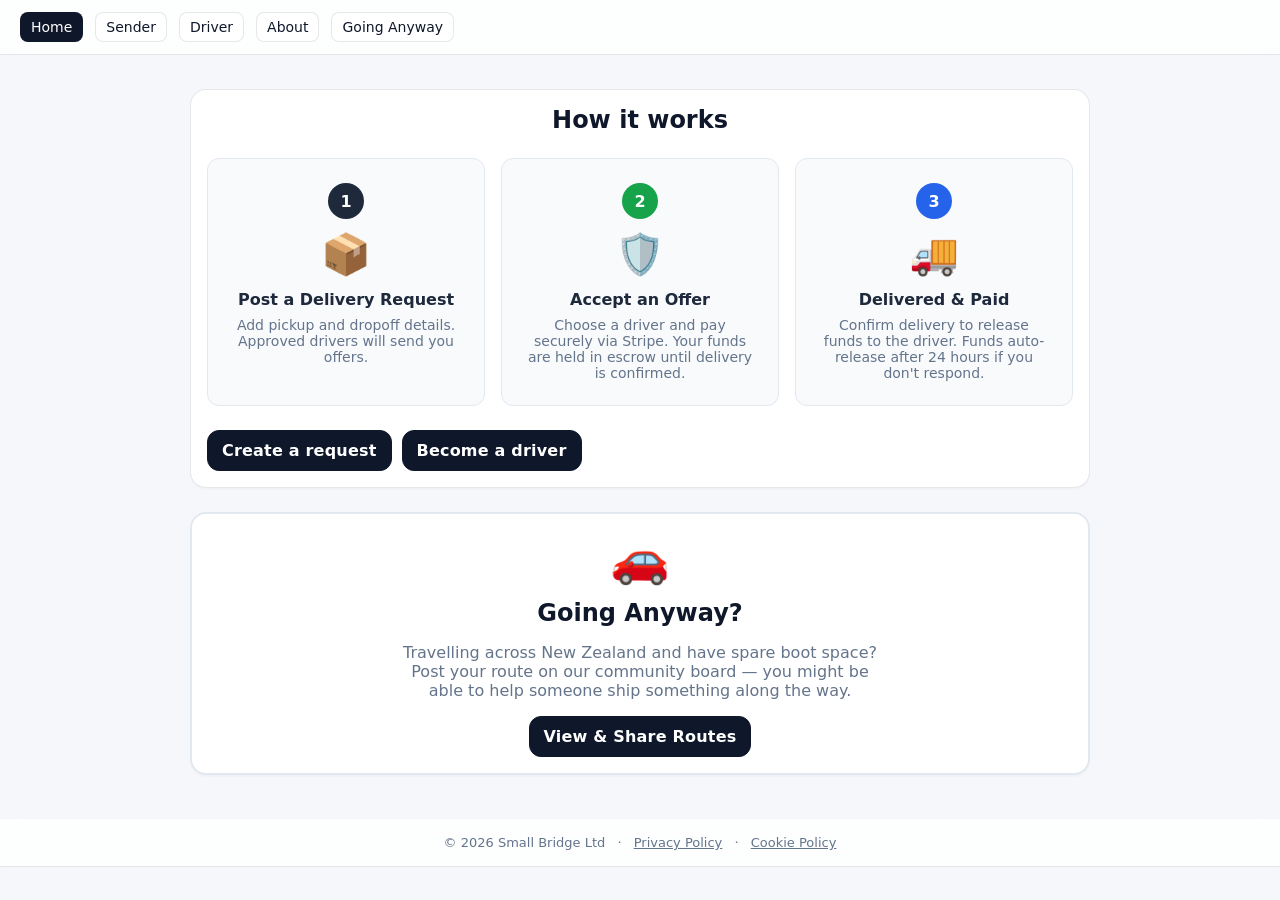
==== index.html @ 85b3ebdd "Update index.html" ====
<!doctype html>
<html lang="en">
<head>
  <meta charset="utf-8" />
  <meta name="viewport" content="width=device-width, initial-scale=1" />
  <title>DeliveryMate — Home</title>
  <link rel="stylesheet" href="/css/main.css" />
  <link rel="stylesheet" href="/css/components.css" />
  <link rel="stylesheet" href="/css/layout.css" />
  <script type="module" src="/js/app.js"></script>
</head>

<body>
  <header class="topbar">
    <nav class="nav">
      <a href="/index.html" class="active">Home</a>
      <a href="/sender.html">Sender</a>
      <a href="/driver.html">Driver</a>
      <a href="/about.html">About</a>
      <a href="/going-anyway.html">Going Anyway</a>
      <a href="/admin.html" id="navAdmin" style="display:none;">Admin</a>
    </nav>
  </header>

  <main class="container">

    <div class="card" style="margin-bottom:24px;">
      <h2 style="text-align:center; margin-bottom:24px;">How it works</h2>
      <div style="display:flex; gap:16px; flex-wrap:wrap; justify-content:center;">
        
        <!-- Step 1 -->
        <div style="flex:1; min-width:200px; background:#f8fafc; border-radius:12px; padding:24px; text-align:center; border:1px solid #e2e8f0;">
          <div style="width:36px; height:36px; background:#1e293b; color:white; border-radius:50%; display:flex; align-items:center; justify-content:center; font-weight:700; font-size:16px; margin:0 auto 12px;">1</div>
          <div style="font-size:40px; margin-bottom:12px;">📦</div>
          <h3 style="margin:0 0 8px; font-size:16px; color:#1e293b;">Post a Delivery Request</h3>
          <p style="margin:0; color:#64748b; font-size:14px;">Add pickup and dropoff details. Approved drivers will send you offers.</p>
        </div>

        <!-- Step 2 -->
        <div style="flex:1; min-width:200px; background:#f8fafc; border-radius:12px; padding:24px; text-align:center; border:1px solid #e2e8f0;">
          <div style="width:36px; height:36px; background:#16a34a; color:white; border-radius:50%; display:flex; align-items:center; justify-content:center; font-weight:700; font-size:16px; margin:0 auto 12px;">2</div>
          <div style="font-size:40px; margin-bottom:12px;">🛡️</div>
          <h3 style="margin:0 0 8px; font-size:16px; color:#1e293b;">Accept an Offer</h3>
          <p style="margin:0; color:#64748b; font-size:14px;">Choose a driver and pay securely via Stripe. Your funds are held in escrow until delivery is confirmed.</p>
        </div>

        <!-- Step 3 -->
        <div style="flex:1; min-width:200px; background:#f8fafc; border-radius:12px; padding:24px; text-align:center; border:1px solid #e2e8f0;">
          <div style="width:36px; height:36px; background:#2563eb; color:white; border-radius:50%; display:flex; align-items:center; justify-content:center; font-weight:700; font-size:16px; margin:0 auto 12px;">3</div>
          <div style="font-size:40px; margin-bottom:12px;">🚚</div>
          <h3 style="margin:0 0 8px; font-size:16px; color:#1e293b;">Delivered & Paid</h3>
          <p style="margin:0; color:#64748b; font-size:14px;">Confirm delivery to release funds to the driver. Funds auto-release after 24 hours if you don't respond.</p>
        </div>

      </div>

      <div class="btn-row" style="margin-top:24px;">
        <a class="btn" href="/sender.html">Create a request</a>
        <a class="btn" href="/driver.html">Become a driver</a>
      </div>
    </div>

    <!-- Going Anyway promo -->
    <div class="card" style="margin-bottom:24px; text-align:center; border:2px solid #e2e8f0;">
      <div style="font-size:48px; margin-bottom:12px;">🚗</div>
      <h2 style="margin:0 0 8px;">Going Anyway?</h2>
      <p style="color:#64748b; margin-bottom:16px; max-width:480px; margin-left:auto; margin-right:auto;">
        Travelling across New Zealand and have spare boot space? Post your route on our community board — you might be able to help someone ship something along the way.
      </p>
      <a class="btn" href="/going-anyway.html">View & Share Routes</a>
    </div>

  </main>
  <!-- Add this just before </body> on every page -->

<footer class="topbar" style="margin-top: auto; padding: 16px 0; text-align: center; font-size: 13px;">
  <span class="muted">© 2026 Small Bridge Ltd</span>
  <span class="muted" style="margin: 0 8px;">·</span>
  <a href="/terms/privacy-policy.html" class="muted">Privacy Policy</a>
  <span class="muted" style="margin: 0 8px;">·</span>
  <a href="/terms/cookie-policy.html" class="muted">Cookie Policy</a>
</footer>

</body>
</html>
---- css/main.css ----
:root {
  --bg: #f6f7fb;
  --card: #ffffff;
  --text: #0f172a;
  --muted: #64748b;
  --border: rgba(15,23,42,.10);
  --radius: 16px;
  --primary: #0f172a;
  --primary-hover: #1e293b;
}

body {
  margin: 0;
  background: var(--bg);
  font-family: system-ui, -apple-system, Segoe UI, Roboto, sans-serif;
  color: var(--text);
}

h1, h2, h3 {
  margin-top: 0;
}

.muted {
  color: var(--muted);
}

.btn-row {
  display: flex;
  gap: 10px;
  flex-wrap: wrap;
}

/* ✅ Minimal form styling for consistent look */
label {
  display: block;
  margin-top: 10px;
  font-size: 14px;
  font-weight: 600;
  color: rgba(15,23,42,.82);
}

input, select, textarea {
  width: 100%;
  box-sizing: border-box;
  margin-top: 6px;
  padding: 10px 12px;
  border-radius: 12px;
  border: 1px solid rgba(15,23,42,.18);
  background: #fff;
  color: var(--text);
  font-size: 14px;
  outline: none;
}

textarea { min-height: 90px; resize: vertical; }

input[type="file"] {
  padding: 10px;
}

hr {
  border: 0;
  border-top: 1px solid rgba(15,23,42,.12);
}

/* ✅ Keyboard focus */
:focus-visible {
  outline: 3px solid rgba(2,132,199,.35);
  outline-offset: 2px;
}
---- css/components.css ----
/* Buttons */
.btn {
  padding: 10px 14px;
  border-radius: 12px;
  border: 1px solid var(--primary);
  background: var(--primary);
  color: #fff;
  cursor: pointer;
  font-weight: 600;
  letter-spacing: .2px;
  transition: background .15s, opacity .15s, transform .05s;
  display: inline-flex;
  align-items: center;
  justify-content: center;
  gap: 8px;
}

/* Ensure <a class="btn"> looks like a button */
a.btn { text-decoration: none; }
a.btn:visited { color: #fff; }

.btn:hover {
  background: var(--primary-hover);
}

.btn:active {
  transform: translateY(1px);
}

.btn.secondary {
  background: #fff;
  color: var(--primary);
  border-color: rgba(15,23,42,.22);
}

.btn.ghost {
  background: transparent;
  color: var(--primary);
  border-color: rgba(15,23,42,.12);
}

.btn:disabled {
  opacity: .55;
  cursor: not-allowed;
}

/* Cards */
.card {
  background: var(--card);
  border: 1px solid var(--border);
  border-radius: var(--radius);
  padding: 16px;
  margin: 14px 0;
  box-shadow: 0 2px 0 rgba(15,23,42,.02);
}

.card.compact {
  padding: 12px;
}

/* Alerts */
.alert {
  margin: 10px 0;
  padding: 12px 14px;
  border-radius: 12px;
  font-size: 14px;
  line-height: 1.4;
}

.alert.success {
  background: rgba(34,197,94,.12);
  border: 1px solid rgba(34,197,94,.25);
  color: #166534;
}

.alert.error {
  background: rgba(239,68,68,.12);
  border: 1px solid rgba(239,68,68,.25);
  color: #991b1b;
}

/* Pilot banner (copy-only; no logic) */
.banner {
  margin: 14px 0;
  padding: 12px 14px;
  border-radius: 14px;
  border: 1px solid rgba(15,23,42,.14);
  background: rgba(2,132,199,.08);
}

.banner strong { font-weight: 700; }

/* Status UI */
.pill {
  display: inline-flex;
  align-items: center;
  gap: 8px;
  padding: 6px 10px;
  border-radius: 999px;
  border: 1px solid rgba(15,23,42,.14);
  background: rgba(15,23,42,.03);
  font-size: 13px;
  font-weight: 650;
}

.timeline {
  margin: 10px 0 4px;
  display: flex;
  flex-wrap: wrap;
  gap: 8px;
}

.step {
  display: inline-flex;
  align-items: center;
  gap: 8px;
  padding: 6px 10px;
  border-radius: 999px;
  border: 1px solid rgba(15,23,42,.14);
  font-size: 13px;
}

.step.done {
  background: rgba(34,197,94,.10);
  border-color: rgba(34,197,94,.22);
}

.step.active {
  background: rgba(2,132,199,.10);
  border-color: rgba(2,132,199,.22);
}

.step.todo {
  background: rgba(15,23,42,.02);
}

.next-action {
  margin-top: 10px;
  padding-top: 10px;
  border-top: 1px solid rgba(15,23,42,.10);
  font-size: 14px;
}

/* Debug JSON (kept for pilot troubleshooting; hidden by default) */
details.debug {
  margin-top: 10px;
}

details.debug > summary {
  cursor: pointer;
  color: rgba(15,23,42,.72);
  font-size: 13px;
}

/* JSON viewer */
pre {
  background: #0f172a;
  color: #e2e8f0;
  padding: 12px;
  border-radius: 12px;
  overflow: auto;
  border: 1px solid rgba(255,255,255,.08);
}

/* Utility spacing */
.mt-2 { margin-top: 10px; }
.mb-2 { margin-bottom: 10px; }

/* Tables (admin dashboard) */
.table {
  width: 100%;
  border-collapse: collapse;
}

.table th,
.table td {
  padding: 8px 10px;
  border-bottom: 1px solid rgba(15,23,42,.10);
  text-align: left;
  vertical-align: top;
  font-size: 14px;
}

.table thead th {
  font-weight: 600;
  color: rgba(15,23,42,.72);
}

/* Issue report output */
#senderIssueOut, #driverIssueOut { min-height: 80px; white-space: pre-wrap; }

/* Sender/Driver gating (pilot convenience) */
.locked .requires-sender { display: none; }
.locked .requires-driver { display: none; }

#senderAuthControls, #driverAuthControls { margin-top: 10px; }

.hidden { display: none; }

/* Auth-gated dashboards */
.locked #senderDashboard, .locked #driverDashboard { display: none; }

/* ✅ IMPORTANT: keep auth area visible even when unlocked (so Logout is always available) */
.unlocked #senderAuthArea, .unlocked #driverAuthArea { display: block; }

/* Inline action result (sender/driver) */
.result { margin-top: 10px; }
.result .alert { margin: 0; }
.details-hint { margin-top: 8px; }
---- css/layout.css ----
/* Page container */
.container {
  max-width: 900px;
  margin: 0 auto;
  padding: 20px;
}

/* Top navigation bar */
.topbar {
  background: rgba(255,255,255,.8);
  backdrop-filter: blur(10px);
  border-bottom: 1px solid var(--border);
  padding: 12px 20px;
  position: sticky;
  top: 0;
  z-index: 50;
}

/* Navigation links */
.nav {
  display: flex;
  gap: 12px;

  /* ✅ Mobile-friendly nav */
  flex-wrap: wrap;
}

@media (max-width: 560px) {
  .nav {
    flex-wrap: nowrap;
    overflow-x: auto;
    -webkit-overflow-scrolling: touch;
    padding-bottom: 6px;
  }
  .nav a {
    white-space: nowrap;
  }
}

.nav a {
  text-decoration: none;
  color: var(--primary);
  padding: 6px 10px;
  border-radius: 8px;
  background: rgba(255,255,255,.6);
  border: 1px solid var(--border);
  font-size: 14px;
}

.nav a.active {
  background: var(--primary);
  color: #fff;
}

/* Grid (used in admin dashboard) */
.grid {
  display: grid;
  grid-template-columns: repeat(auto-fit, minmax(180px, 1fr));
  gap: 12px;
}
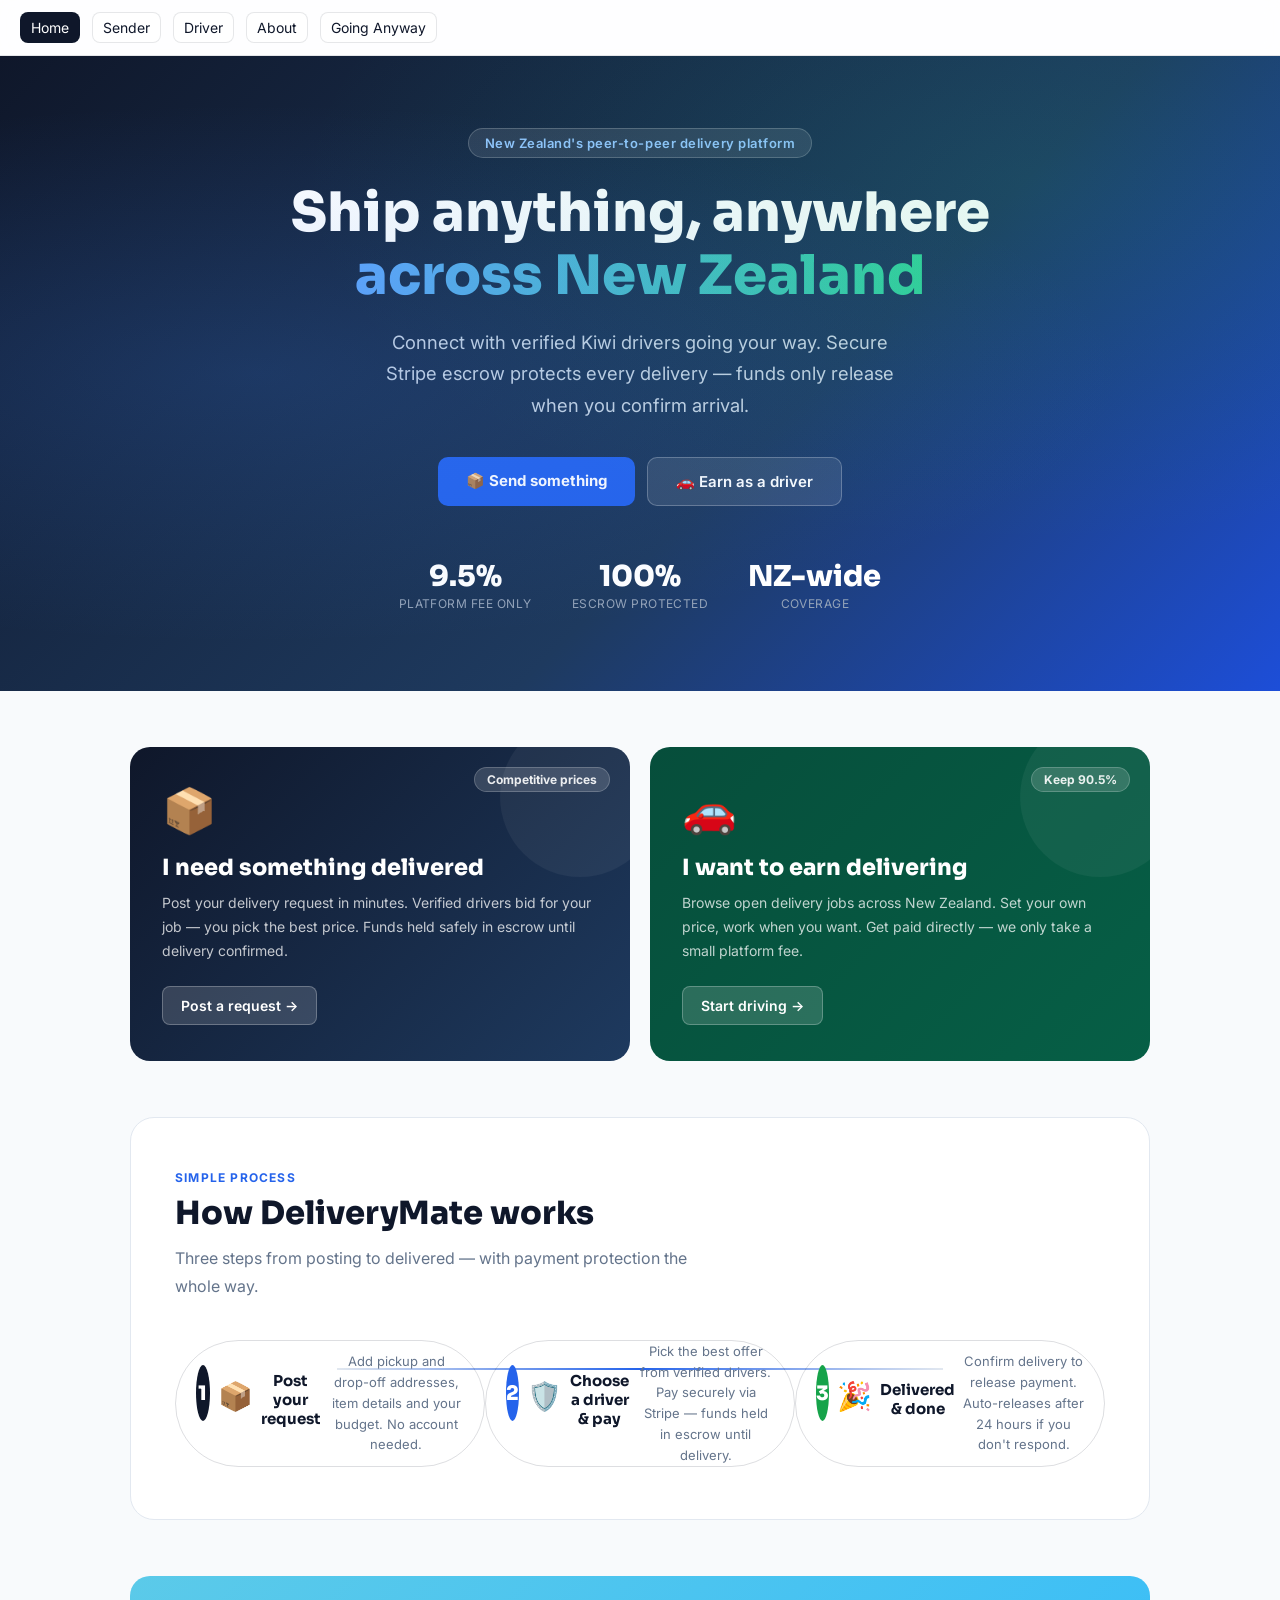
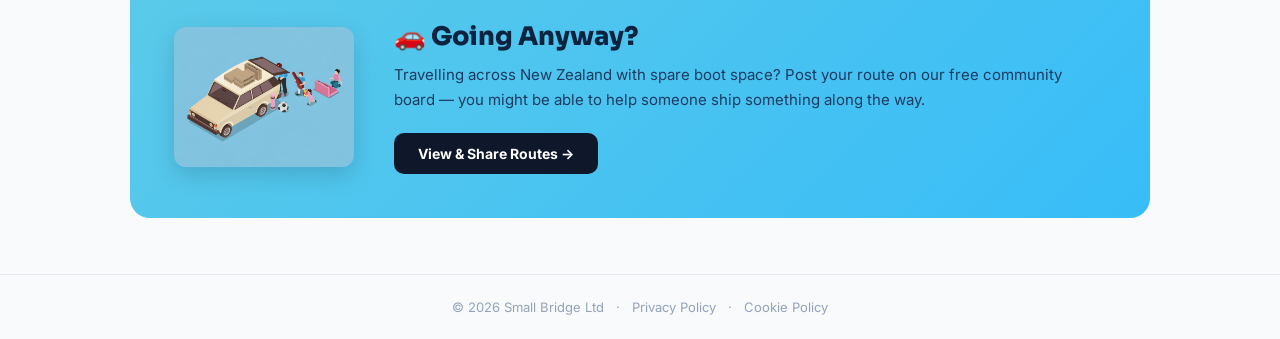
==== commit f1399042: "Update index.html" ====
--- a/index.html
+++ b/index.html
@@ -3,14 +3,192 @@
 <head>
   <meta charset="utf-8" />
   <meta name="viewport" content="width=device-width, initial-scale=1" />
-  <title>DeliveryMate — Home</title>
+  <title>DeliveryMate — NZ Peer-to-Peer Delivery</title>
   <link rel="stylesheet" href="/css/main.css" />
   <link rel="stylesheet" href="/css/components.css" />
   <link rel="stylesheet" href="/css/layout.css" />
   <script type="module" src="/js/app.js"></script>
+  <link rel="preconnect" href="https://fonts.googleapis.com">
+  <link rel="preconnect" href="https://fonts.gstatic.com" crossorigin>
+  <link href="https://fonts.googleapis.com/css2?family=Sora:wght@400;600;700;800&family=Inter:wght@400;500;600&display=swap" rel="stylesheet">
+
+  <style>
+    *, *::before, *::after { box-sizing: border-box; }
+    body { font-family: 'Inter', sans-serif; background: #f8fafc; color: #0f172a; margin: 0; }
+
+    /* ── Hero ── */
+    .hero {
+      background: linear-gradient(135deg, #0f172a 0%, #1e3a5f 60%, #1d4ed8 100%);
+      color: white;
+      padding: 72px 24px 80px;
+      text-align: center;
+      position: relative;
+      overflow: hidden;
+    }
+    .hero::before {
+      content: '';
+      position: absolute;
+      inset: 0;
+      background:
+        radial-gradient(ellipse at 20% 50%, rgba(59,130,246,0.18) 0%, transparent 60%),
+        radial-gradient(ellipse at 80% 20%, rgba(16,185,129,0.12) 0%, transparent 50%);
+      pointer-events: none;
+    }
+    .hero-badge {
+      display: inline-block;
+      background: rgba(255,255,255,0.1);
+      border: 1px solid rgba(255,255,255,0.2);
+      border-radius: 100px;
+      padding: 6px 16px;
+      font-size: 13px;
+      font-weight: 600;
+      letter-spacing: .04em;
+      color: #93c5fd;
+      margin-bottom: 24px;
+    }
+    .hero h1 {
+      font-family: 'Sora', sans-serif;
+      font-size: clamp(2rem, 5vw, 3.4rem);
+      font-weight: 800;
+      line-height: 1.15;
+      margin: 0 auto 20px;
+      max-width: 720px;
+    }
+    .hero h1 span {
+      background: linear-gradient(90deg, #60a5fa, #34d399);
+      -webkit-background-clip: text;
+      -webkit-text-fill-color: transparent;
+      background-clip: text;
+    }
+    .hero-sub {
+      font-size: clamp(1rem, 2vw, 1.15rem);
+      color: #cbd5e1;
+      max-width: 540px;
+      margin: 0 auto 36px;
+      line-height: 1.7;
+    }
+    .hero-cta { display: flex; gap: 12px; justify-content: center; flex-wrap: wrap; }
+    .btn-hero-primary {
+      background: #2563eb; color: white; padding: 14px 28px; border-radius: 10px;
+      font-weight: 700; font-size: 15px; text-decoration: none; display: inline-block;
+      transition: background .15s, transform .1s;
+    }
+    .btn-hero-primary:hover { background: #1d4ed8; transform: translateY(-1px); }
+    .btn-hero-secondary {
+      background: rgba(255,255,255,0.1); color: white; padding: 14px 28px; border-radius: 10px;
+      font-weight: 600; font-size: 15px; text-decoration: none; display: inline-block;
+      border: 1px solid rgba(255,255,255,0.25); transition: background .15s, transform .1s;
+    }
+    .btn-hero-secondary:hover { background: rgba(255,255,255,0.18); transform: translateY(-1px); }
+    .hero-stats { display: flex; justify-content: center; gap: 40px; margin-top: 52px; flex-wrap: wrap; }
+    .hero-stat { text-align: center; }
+    .hero-stat-num { font-family: 'Sora', sans-serif; font-size: 1.8rem; font-weight: 800; color: white; }
+    .hero-stat-label { font-size: 12px; color: #94a3b8; margin-top: 2px; letter-spacing: .04em; text-transform: uppercase; }
+
+    /* ── Layout ── */
+    .page { max-width: 1060px; margin: 0 auto; padding: 0 20px; }
+    .section-label { font-size: 12px; font-weight: 700; letter-spacing: .1em; text-transform: uppercase; color: #2563eb; margin-bottom: 8px; }
+    .section-title { font-family: 'Sora', sans-serif; font-size: clamp(1.5rem, 3vw, 2rem); font-weight: 800; color: #0f172a; margin: 0 0 12px; }
+    .section-sub { color: #64748b; font-size: 1rem; max-width: 520px; line-height: 1.7; margin: 0; }
+
+    /* ── Role cards ── */
+    .roles { display: grid; grid-template-columns: 1fr 1fr; gap: 20px; margin: 56px 0; }
+    @media (max-width: 640px) { .roles { grid-template-columns: 1fr; } }
+    .role-card {
+      border-radius: 20px; padding: 36px 32px; position: relative;
+      overflow: hidden; text-decoration: none; display: block;
+      transition: transform .2s, box-shadow .2s;
+    }
+    .role-card:hover { transform: translateY(-4px); box-shadow: 0 20px 40px rgba(0,0,0,.12); }
+    .role-card-sender { background: linear-gradient(135deg, #0f172a 0%, #1e3a5f 100%); }
+    .role-card-driver { background: linear-gradient(135deg, #064e3b 0%, #065f46 100%); }
+    .role-card::after {
+      content: ''; position: absolute; right: -30px; top: -30px;
+      width: 160px; height: 160px; border-radius: 50%; background: rgba(255,255,255,0.05);
+    }
+    .role-emoji { font-size: 44px; margin-bottom: 16px; display: block; }
+    .role-title { font-family: 'Sora', sans-serif; font-size: 1.4rem; font-weight: 800; margin: 0 0 10px; color: white; }
+    .role-desc { font-size: 14px; line-height: 1.7; color: rgba(255,255,255,0.75); margin: 0 0 24px; }
+    .role-link {
+      display: inline-flex; align-items: center; gap: 6px;
+      background: rgba(255,255,255,0.15); border: 1px solid rgba(255,255,255,0.25);
+      color: white; padding: 10px 18px; border-radius: 8px; font-size: 14px;
+      font-weight: 600; text-decoration: none; transition: background .15s;
+    }
+    .role-link:hover { background: rgba(255,255,255,0.25); }
+    .role-fee {
+      position: absolute; top: 20px; right: 20px;
+      background: rgba(255,255,255,0.15); border: 1px solid rgba(255,255,255,0.2);
+      border-radius: 100px; padding: 4px 12px; font-size: 12px;
+      font-weight: 700; color: rgba(255,255,255,0.9);
+    }
+
+    /* ── Trust strip ── */
+    .trust-strip { display: flex; justify-content: center; gap: 12px; flex-wrap: wrap; margin: 0 0 56px; }
+    .trust-pill {
+      display: flex; align-items: center; gap: 8px;
+      background: white; border: 1px solid #e2e8f0; border-radius: 100px;
+      padding: 10px 18px; font-size: 13px; font-weight: 600; color: #374151;
+    }
+
+    /* ── How it works ── */
+    .how-section {
+      background: white; border-radius: 24px; padding: 52px 44px;
+      margin: 0 0 56px; border: 1px solid #e2e8f0;
+    }
+    @media (max-width: 640px) { .how-section { padding: 32px 24px; } }
+    .how-section-header { display: flex; justify-content: space-between; align-items: flex-end; margin-bottom: 40px; flex-wrap: wrap; gap: 16px; }
+    .steps { display: grid; grid-template-columns: repeat(3, 1fr); gap: 0; position: relative; }
+    @media (max-width: 640px) { .steps { grid-template-columns: 1fr; gap: 24px; } }
+    .steps::before {
+      content: ''; position: absolute; top: 28px;
+      left: calc(16.6% + 8px); right: calc(16.6% + 8px);
+      height: 2px; background: linear-gradient(90deg, #e2e8f0, #2563eb, #e2e8f0);
+    }
+    @media (max-width: 640px) { .steps::before { display: none; } }
+    .step { text-align: center; padding: 0 20px; position: relative; }
+    .step-num {
+      width: 56px; height: 56px; border-radius: 50%; display: flex;
+      align-items: center; justify-content: center; font-family: 'Sora', sans-serif;
+      font-size: 20px; font-weight: 800; color: white; margin: 0 auto 20px; position: relative; z-index: 1;
+    }
+    .step-icon { font-size: 28px; margin-bottom: 14px; display: block; }
+    .step h3 { font-family: 'Sora', sans-serif; font-size: 15px; font-weight: 700; color: #0f172a; margin: 0 0 8px; }
+    .step p { font-size: 13px; color: #64748b; margin: 0; line-height: 1.6; }
+
+    /* ── Going Anyway ── */
+    .going-anyway {
+      background: linear-gradient(135deg, #5bcae9 0%, #38bdf8 100%);
+      border-radius: 20px; padding: 44px; margin: 0 0 56px;
+      display: flex; align-items: center; gap: 40px; flex-wrap: wrap;
+    }
+    .going-anyway-img {
+      width: 180px; height: 140px; border-radius: 12px;
+      object-fit: cover; flex-shrink: 0; box-shadow: 0 8px 24px rgba(0,0,0,0.15);
+    }
+    .going-anyway-text { flex: 1; min-width: 240px; }
+    .going-anyway h2 { font-family: 'Sora', sans-serif; font-size: 1.6rem; font-weight: 800; color: #0c2340; margin: 0 0 10px; }
+    .going-anyway p { color: #1e3a5f; margin: 0 0 20px; line-height: 1.7; font-size: 15px; }
+    .btn-going {
+      display: inline-block; background: #0f172a; color: white;
+      padding: 12px 24px; border-radius: 10px; font-weight: 700;
+      font-size: 14px; text-decoration: none; transition: background .15s, transform .1s;
+    }
+    .btn-going:hover { background: #1e293b; transform: translateY(-1px); }
+    @media (max-width: 640px) {
+      .going-anyway { padding: 28px 24px; gap: 24px; }
+      .going-anyway-img { width: 100%; height: 160px; }
+    }
+
+    /* ── Footer ── */
+    .site-footer { text-align: center; padding: 24px; font-size: 13px; color: #94a3b8; border-top: 1px solid #e2e8f0; }
+    .site-footer a { color: #94a3b8; text-decoration: none; }
+    .site-footer a:hover { color: #64748b; }
+  </style>
 </head>
 
 <body>
+
   <header class="topbar">
     <nav class="nav">
       <a href="/index.html" class="active">Home</a>
@@ -22,64 +200,108 @@
     </nav>
   </header>
 
-  <main class="container">
-
-    <div class="card" style="margin-bottom:24px;">
-      <h2 style="text-align:center; margin-bottom:24px;">How it works</h2>
-      <div style="display:flex; gap:16px; flex-wrap:wrap; justify-content:center;">
-        
-        <!-- Step 1 -->
-        <div style="flex:1; min-width:200px; background:#f8fafc; border-radius:12px; padding:24px; text-align:center; border:1px solid #e2e8f0;">
-          <div style="width:36px; height:36px; background:#1e293b; color:white; border-radius:50%; display:flex; align-items:center; justify-content:center; font-weight:700; font-size:16px; margin:0 auto 12px;">1</div>
-          <div style="font-size:40px; margin-bottom:12px;">📦</div>
-          <h3 style="margin:0 0 8px; font-size:16px; color:#1e293b;">Post a Delivery Request</h3>
-          <p style="margin:0; color:#64748b; font-size:14px;">Add pickup and dropoff details. Approved drivers will send you offers.</p>
+  <!-- Hero -->
+  <section class="hero">
+    <div class="hero-badge">New Zealand's peer-to-peer delivery platform</div>
+    <h1>Ship anything, anywhere<br><span>across New Zealand</span></h1>
+    <p class="hero-sub">Connect with verified Kiwi drivers going your way. Secure Stripe escrow protects every delivery — funds only release when you confirm arrival.</p>
+    <div class="hero-cta">
+      <a class="btn-hero-primary" href="/sender.html">📦 Send something</a>
+      <a class="btn-hero-secondary" href="/driver.html">🚗 Earn as a driver</a>
+    </div>
+    <div class="hero-stats">
+      <div class="hero-stat">
+        <div class="hero-stat-num">9.5%</div>
+        <div class="hero-stat-label">Platform fee only</div>
+      </div>
+      <div class="hero-stat">
+        <div class="hero-stat-num">100%</div>
+        <div class="hero-stat-label">Escrow protected</div>
+      </div>
+      <div class="hero-stat">
+        <div class="hero-stat-num">NZ-wide</div>
+        <div class="hero-stat-label">Coverage</div>
+      </div>
+    </div>
+  </section>
+
+  <main class="page">
+
+    <!-- Two-sided role cards -->
+    <div class="roles">
+      <a class="role-card role-card-sender" href="/sender.html">
+        <span class="role-fee">Competitive prices</span>
+        <span class="role-emoji">📦</span>
+        <div class="role-title">I need something delivered</div>
+        <p class="role-desc">Post your delivery request in minutes. Verified drivers bid for your job — you pick the best price. Funds held safely in escrow until delivery confirmed.</p>
+        <span class="role-link">Post a request →</span>
+      </a>
+      <a class="role-card role-card-driver" href="/driver.html">
+        <span class="role-fee">Keep 90.5%</span>
+        <span class="role-emoji">🚗</span>
+        <div class="role-title">I want to earn delivering</div>
+        <p class="role-desc">Browse open delivery jobs across New Zealand. Set your own price, work when you want. Get paid directly — we only take a small platform fee.</p>
+        <span class="role-link">Start driving →</span>
+      </a>
+    </div>
+
+
+
+    <!-- How it works -->
+    <div class="how-section">
+      <div class="how-section-header">
+        <div>
+          <div class="section-label">Simple process</div>
+          <h2 class="section-title">How DeliveryMate works</h2>
+          <p class="section-sub">Three steps from posting to delivered — with payment protection the whole way.</p>
         </div>
-
-        <!-- Step 2 -->
-        <div style="flex:1; min-width:200px; background:#f8fafc; border-radius:12px; padding:24px; text-align:center; border:1px solid #e2e8f0;">
-          <div style="width:36px; height:36px; background:#16a34a; color:white; border-radius:50%; display:flex; align-items:center; justify-content:center; font-weight:700; font-size:16px; margin:0 auto 12px;">2</div>
-          <div style="font-size:40px; margin-bottom:12px;">🛡️</div>
-          <h3 style="margin:0 0 8px; font-size:16px; color:#1e293b;">Accept an Offer</h3>
-          <p style="margin:0; color:#64748b; font-size:14px;">Choose a driver and pay securely via Stripe. Your funds are held in escrow until delivery is confirmed.</p>
+      </div>
+      <div class="steps">
+        <div class="step">
+          <div class="step-num" style="background:#0f172a;">1</div>
+          <span class="step-icon">📦</span>
+          <h3>Post your request</h3>
+          <p>Add pickup and drop-off addresses, item details and your budget. No account needed.</p>
         </div>
-
-        <!-- Step 3 -->
-        <div style="flex:1; min-width:200px; background:#f8fafc; border-radius:12px; padding:24px; text-align:center; border:1px solid #e2e8f0;">
-          <div style="width:36px; height:36px; background:#2563eb; color:white; border-radius:50%; display:flex; align-items:center; justify-content:center; font-weight:700; font-size:16px; margin:0 auto 12px;">3</div>
-          <div style="font-size:40px; margin-bottom:12px;">🚚</div>
-          <h3 style="margin:0 0 8px; font-size:16px; color:#1e293b;">Delivered & Paid</h3>
-          <p style="margin:0; color:#64748b; font-size:14px;">Confirm delivery to release funds to the driver. Funds auto-release after 24 hours if you don't respond.</p>
+        <div class="step">
+          <div class="step-num" style="background:#2563eb;">2</div>
+          <span class="step-icon">🛡️</span>
+          <h3>Choose a driver &amp; pay</h3>
+          <p>Pick the best offer from verified drivers. Pay securely via Stripe — funds held in escrow until delivery.</p>
         </div>
-
-      </div>
-
-      <div class="btn-row" style="margin-top:24px;">
-        <a class="btn" href="/sender.html">Create a request</a>
-        <a class="btn" href="/driver.html">Become a driver</a>
+        <div class="step">
+          <div class="step-num" style="background:#16a34a;">3</div>
+          <span class="step-icon">🎉</span>
+          <h3>Delivered &amp; done</h3>
+          <p>Confirm delivery to release payment. Auto-releases after 24 hours if you don't respond.</p>
+        </div>
       </div>
     </div>
 
     <!-- Going Anyway promo -->
-    <div class="card" style="margin-bottom:24px; text-align:center; border:2px solid #e2e8f0;">
-      <div style="font-size:48px; margin-bottom:12px;">🚗</div>
-      <h2 style="margin:0 0 8px;">Going Anyway?</h2>
-      <p style="color:#64748b; margin-bottom:16px; max-width:480px; margin-left:auto; margin-right:auto;">
-        Travelling across New Zealand and have spare boot space? Post your route on our community board — you might be able to help someone ship something along the way.
-      </p>
-      <a class="btn" href="/going-anyway.html">View & Share Routes</a>
+    <div class="going-anyway">
+      <img
+        src="/images/going-anyway-hero.png"
+        alt="Going Anyway — spare boot space community board"
+        class="going-anyway-img"
+        onerror="this.style.display='none'"
+      />
+      <div class="going-anyway-text">
+        <h2>🚗 Going Anyway?</h2>
+        <p>Travelling across New Zealand with spare boot space? Post your route on our free community board — you might be able to help someone ship something along the way.</p>
+        <a class="btn-going" href="/going-anyway.html">View &amp; Share Routes →</a>
+      </div>
     </div>
 
   </main>
-  <!-- Add this just before </body> on every page -->
-
-<footer class="topbar" style="margin-top: auto; padding: 16px 0; text-align: center; font-size: 13px;">
-  <span class="muted">© 2026 Small Bridge Ltd</span>
-  <span class="muted" style="margin: 0 8px;">·</span>
-  <a href="/terms/privacy-policy.html" class="muted">Privacy Policy</a>
-  <span class="muted" style="margin: 0 8px;">·</span>
-  <a href="/terms/cookie-policy.html" class="muted">Cookie Policy</a>
-</footer>
+
+  <footer class="site-footer">
+    <span>© 2026 Small Bridge Ltd</span>
+    <span style="margin:0 8px;">·</span>
+    <a href="/terms/privacy-policy.html">Privacy Policy</a>
+    <span style="margin:0 8px;">·</span>
+    <a href="/terms/cookie-policy.html">Cookie Policy</a>
+  </footer>
 
 </body>
 </html>
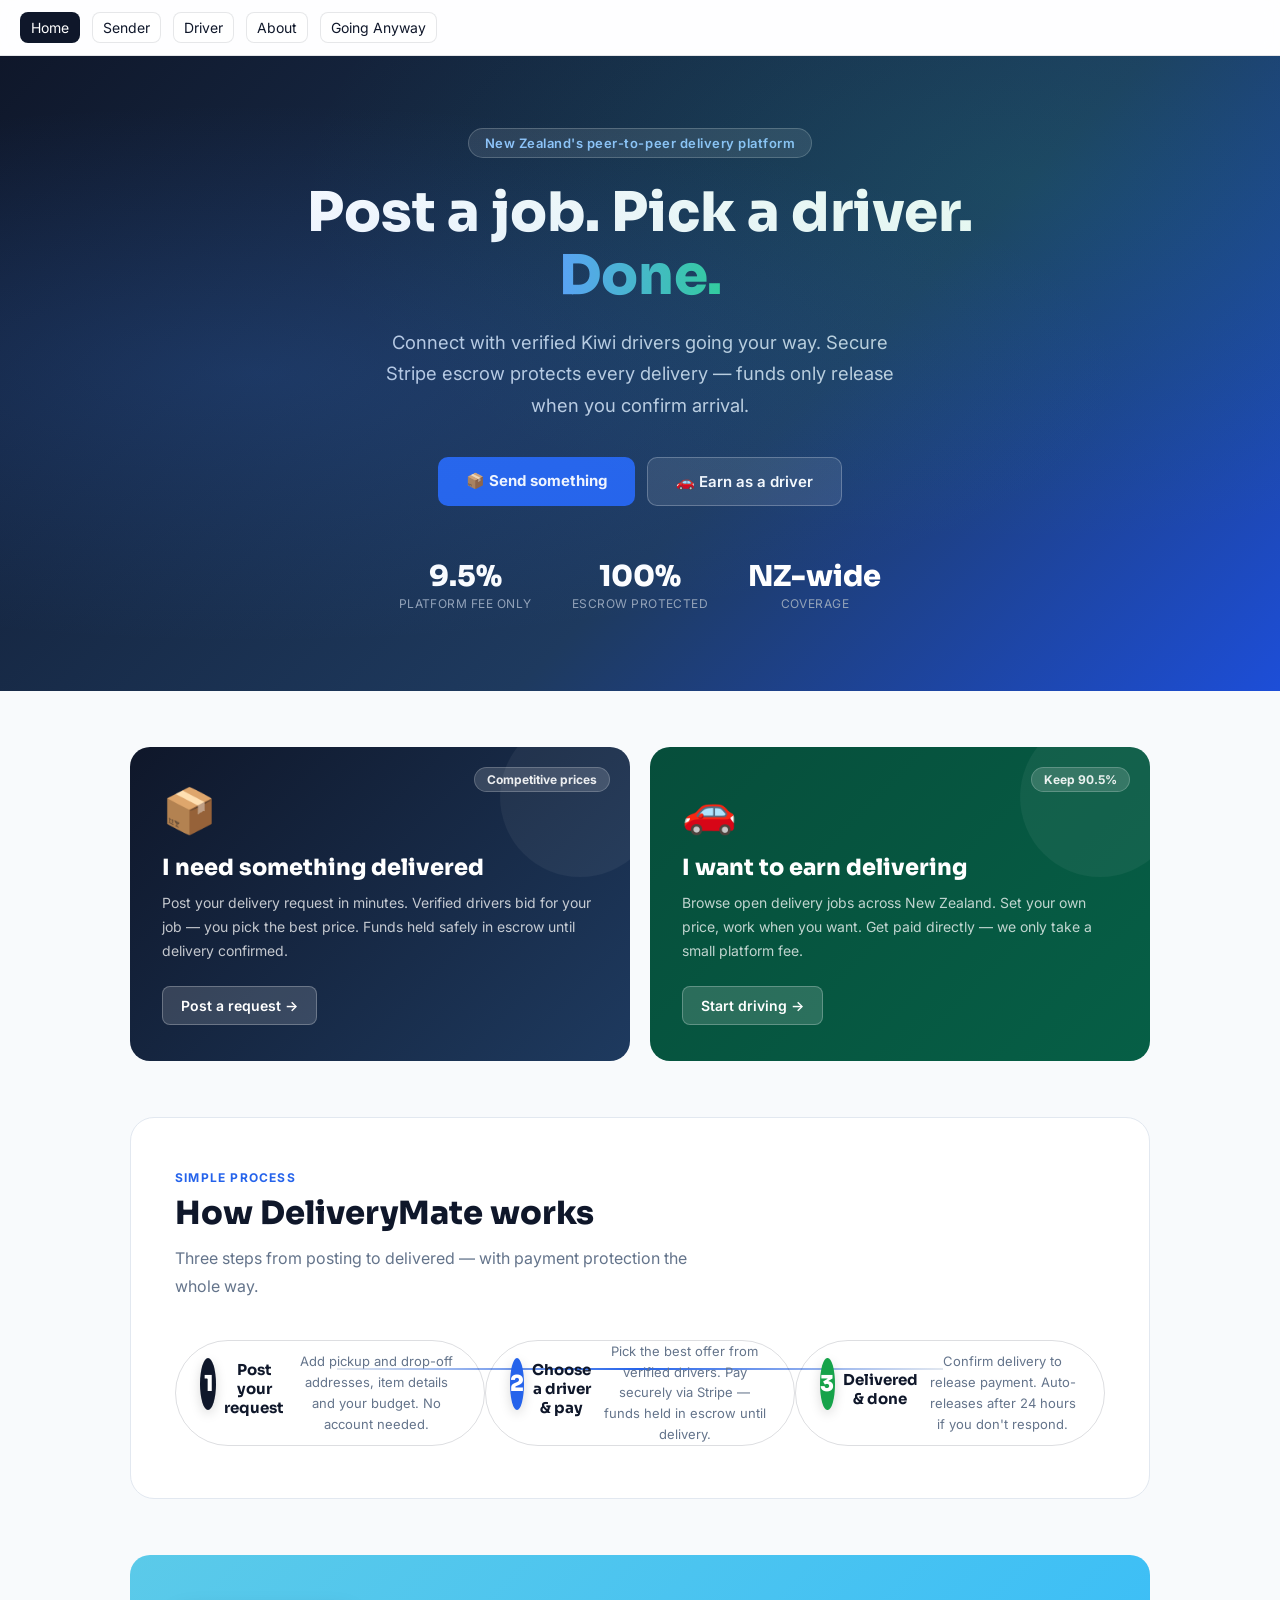
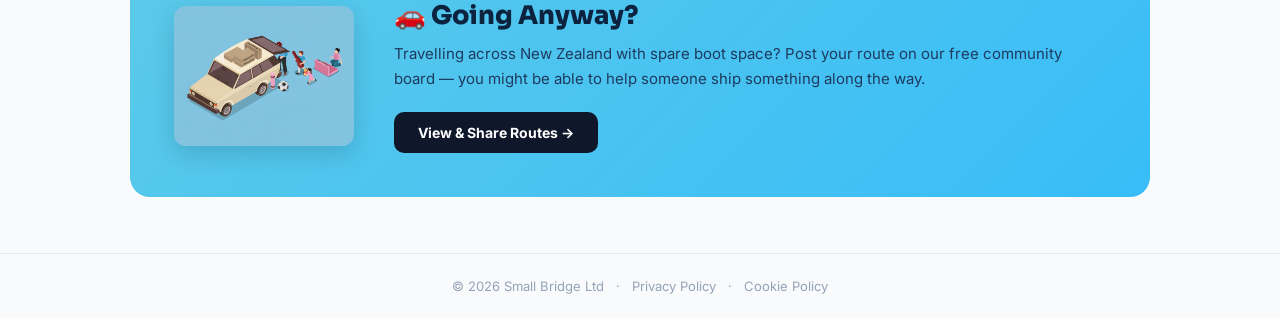
==== commit 78ab8053: "Update index.html" ====
--- a/index.html
+++ b/index.html
@@ -146,13 +146,13 @@
       height: 2px; background: linear-gradient(90deg, #e2e8f0, #2563eb, #e2e8f0);
     }
     @media (max-width: 640px) { .steps::before { display: none; } }
-    .step { text-align: center; padding: 0 20px; position: relative; }
+    .step { text-align: center; padding: 0 24px; position: relative; }
     .step-num {
-      width: 56px; height: 56px; border-radius: 50%; display: flex;
+      width: 52px; height: 52px; border-radius: 50%; display: flex;
       align-items: center; justify-content: center; font-family: 'Sora', sans-serif;
-      font-size: 20px; font-weight: 800; color: white; margin: 0 auto 20px; position: relative; z-index: 1;
-    }
-    .step-icon { font-size: 28px; margin-bottom: 14px; display: block; }
+      font-size: 22px; font-weight: 800; color: white; margin: 0 auto 18px;
+      position: relative; z-index: 1; box-shadow: 0 4px 12px rgba(0,0,0,0.15);
+    }
     .step h3 { font-family: 'Sora', sans-serif; font-size: 15px; font-weight: 700; color: #0f172a; margin: 0 0 8px; }
     .step p { font-size: 13px; color: #64748b; margin: 0; line-height: 1.6; }
 
@@ -203,7 +203,7 @@
   <!-- Hero -->
   <section class="hero">
     <div class="hero-badge">New Zealand's peer-to-peer delivery platform</div>
-    <h1>Ship anything, anywhere<br><span>across New Zealand</span></h1>
+    <h1>Post a job. Pick a driver.<br><span>Done.</span></h1>
     <p class="hero-sub">Connect with verified Kiwi drivers going your way. Secure Stripe escrow protects every delivery — funds only release when you confirm arrival.</p>
     <div class="hero-cta">
       <a class="btn-hero-primary" href="/sender.html">📦 Send something</a>
@@ -259,19 +259,16 @@
       <div class="steps">
         <div class="step">
           <div class="step-num" style="background:#0f172a;">1</div>
-          <span class="step-icon">📦</span>
           <h3>Post your request</h3>
           <p>Add pickup and drop-off addresses, item details and your budget. No account needed.</p>
         </div>
         <div class="step">
           <div class="step-num" style="background:#2563eb;">2</div>
-          <span class="step-icon">🛡️</span>
           <h3>Choose a driver &amp; pay</h3>
           <p>Pick the best offer from verified drivers. Pay securely via Stripe — funds held in escrow until delivery.</p>
         </div>
         <div class="step">
           <div class="step-num" style="background:#16a34a;">3</div>
-          <span class="step-icon">🎉</span>
           <h3>Delivered &amp; done</h3>
           <p>Confirm delivery to release payment. Auto-releases after 24 hours if you don't respond.</p>
         </div>
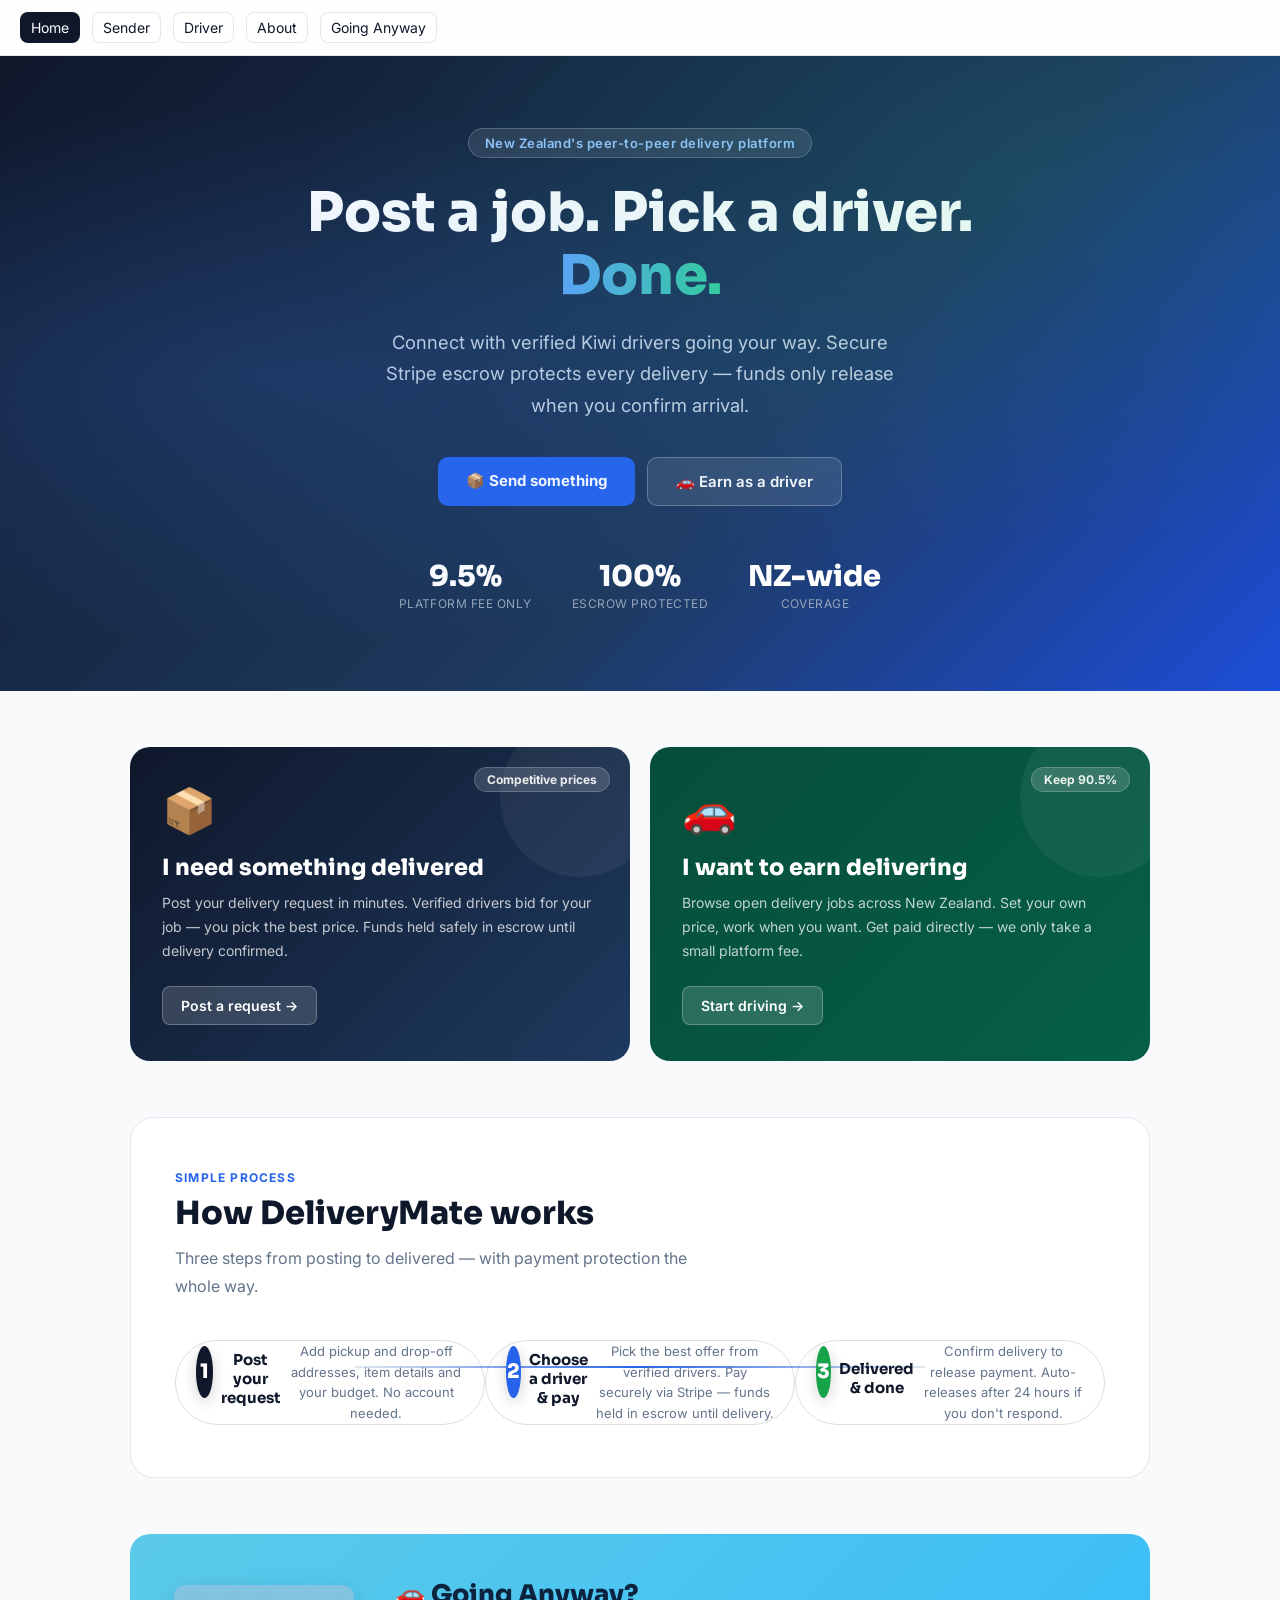
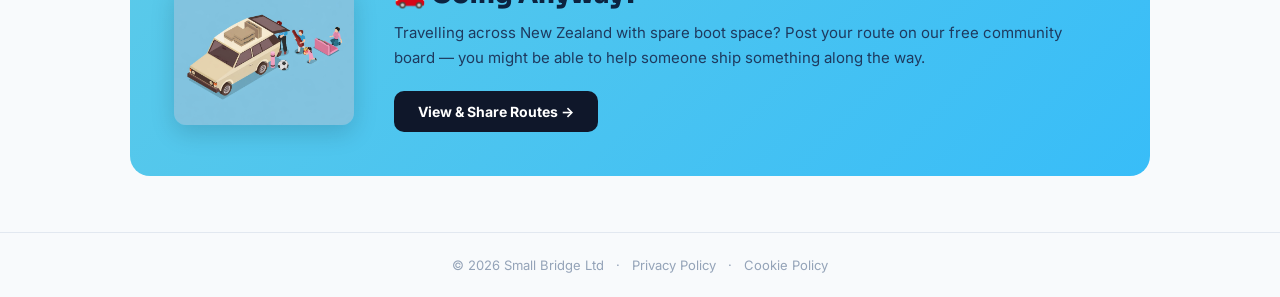
==== commit 54445672: "Update index.html" ====
--- a/index.html
+++ b/index.html
@@ -139,20 +139,24 @@
     @media (max-width: 640px) { .how-section { padding: 32px 24px; } }
     .how-section-header { display: flex; justify-content: space-between; align-items: flex-end; margin-bottom: 40px; flex-wrap: wrap; gap: 16px; }
     .steps { display: grid; grid-template-columns: repeat(3, 1fr); gap: 0; position: relative; }
-    @media (max-width: 640px) { .steps { grid-template-columns: 1fr; gap: 24px; } }
+    @media (max-width: 640px) { .steps { grid-template-columns: 1fr; gap: 32px; } }
     .steps::before {
-      content: ''; position: absolute; top: 28px;
-      left: calc(16.6% + 8px); right: calc(16.6% + 8px);
+      content: ''; position: absolute; top: 26px;
+      left: calc(16.6% + 26px); right: calc(16.6% + 26px);
       height: 2px; background: linear-gradient(90deg, #e2e8f0, #2563eb, #e2e8f0);
+      z-index: 0;
     }
     @media (max-width: 640px) { .steps::before { display: none; } }
-    .step { text-align: center; padding: 0 24px; position: relative; }
+    .step { text-align: center; padding: 0 20px; position: relative; }
     .step-num {
-      width: 52px; height: 52px; border-radius: 50%; display: flex;
-      align-items: center; justify-content: center; font-family: 'Sora', sans-serif;
-      font-size: 22px; font-weight: 800; color: white; margin: 0 auto 18px;
-      position: relative; z-index: 1; box-shadow: 0 4px 12px rgba(0,0,0,0.15);
-    }
+      width: 52px; height: 52px; border-radius: 50%;
+      display: flex; align-items: center; justify-content: center;
+      font-family: 'Sora', sans-serif; font-size: 20px; font-weight: 800;
+      color: white; margin: 0 auto 20px; position: relative; z-index: 1;
+      box-shadow: 0 4px 14px rgba(0,0,0,0.18);
+      font-style: normal; line-height: 1;
+    }
+    .step-num::before { display: none; }
     .step h3 { font-family: 'Sora', sans-serif; font-size: 15px; font-weight: 700; color: #0f172a; margin: 0 0 8px; }
     .step p { font-size: 13px; color: #64748b; margin: 0; line-height: 1.6; }
 
@@ -258,17 +262,17 @@
       </div>
       <div class="steps">
         <div class="step">
-          <div class="step-num" style="background:#0f172a;">1</div>
+          <div class="step-num" style="background:#0f172a;"><span style="font-family:'Sora',sans-serif;font-weight:800;font-size:20px;color:white;line-height:1;">1</span></div>
           <h3>Post your request</h3>
           <p>Add pickup and drop-off addresses, item details and your budget. No account needed.</p>
         </div>
         <div class="step">
-          <div class="step-num" style="background:#2563eb;">2</div>
+          <div class="step-num" style="background:#2563eb;"><span style="font-family:'Sora',sans-serif;font-weight:800;font-size:20px;color:white;line-height:1;">2</span></div>
           <h3>Choose a driver &amp; pay</h3>
           <p>Pick the best offer from verified drivers. Pay securely via Stripe — funds held in escrow until delivery.</p>
         </div>
         <div class="step">
-          <div class="step-num" style="background:#16a34a;">3</div>
+          <div class="step-num" style="background:#16a34a;"><span style="font-family:'Sora',sans-serif;font-weight:800;font-size:20px;color:white;line-height:1;">3</span></div>
           <h3>Delivered &amp; done</h3>
           <p>Confirm delivery to release payment. Auto-releases after 24 hours if you don't respond.</p>
         </div>
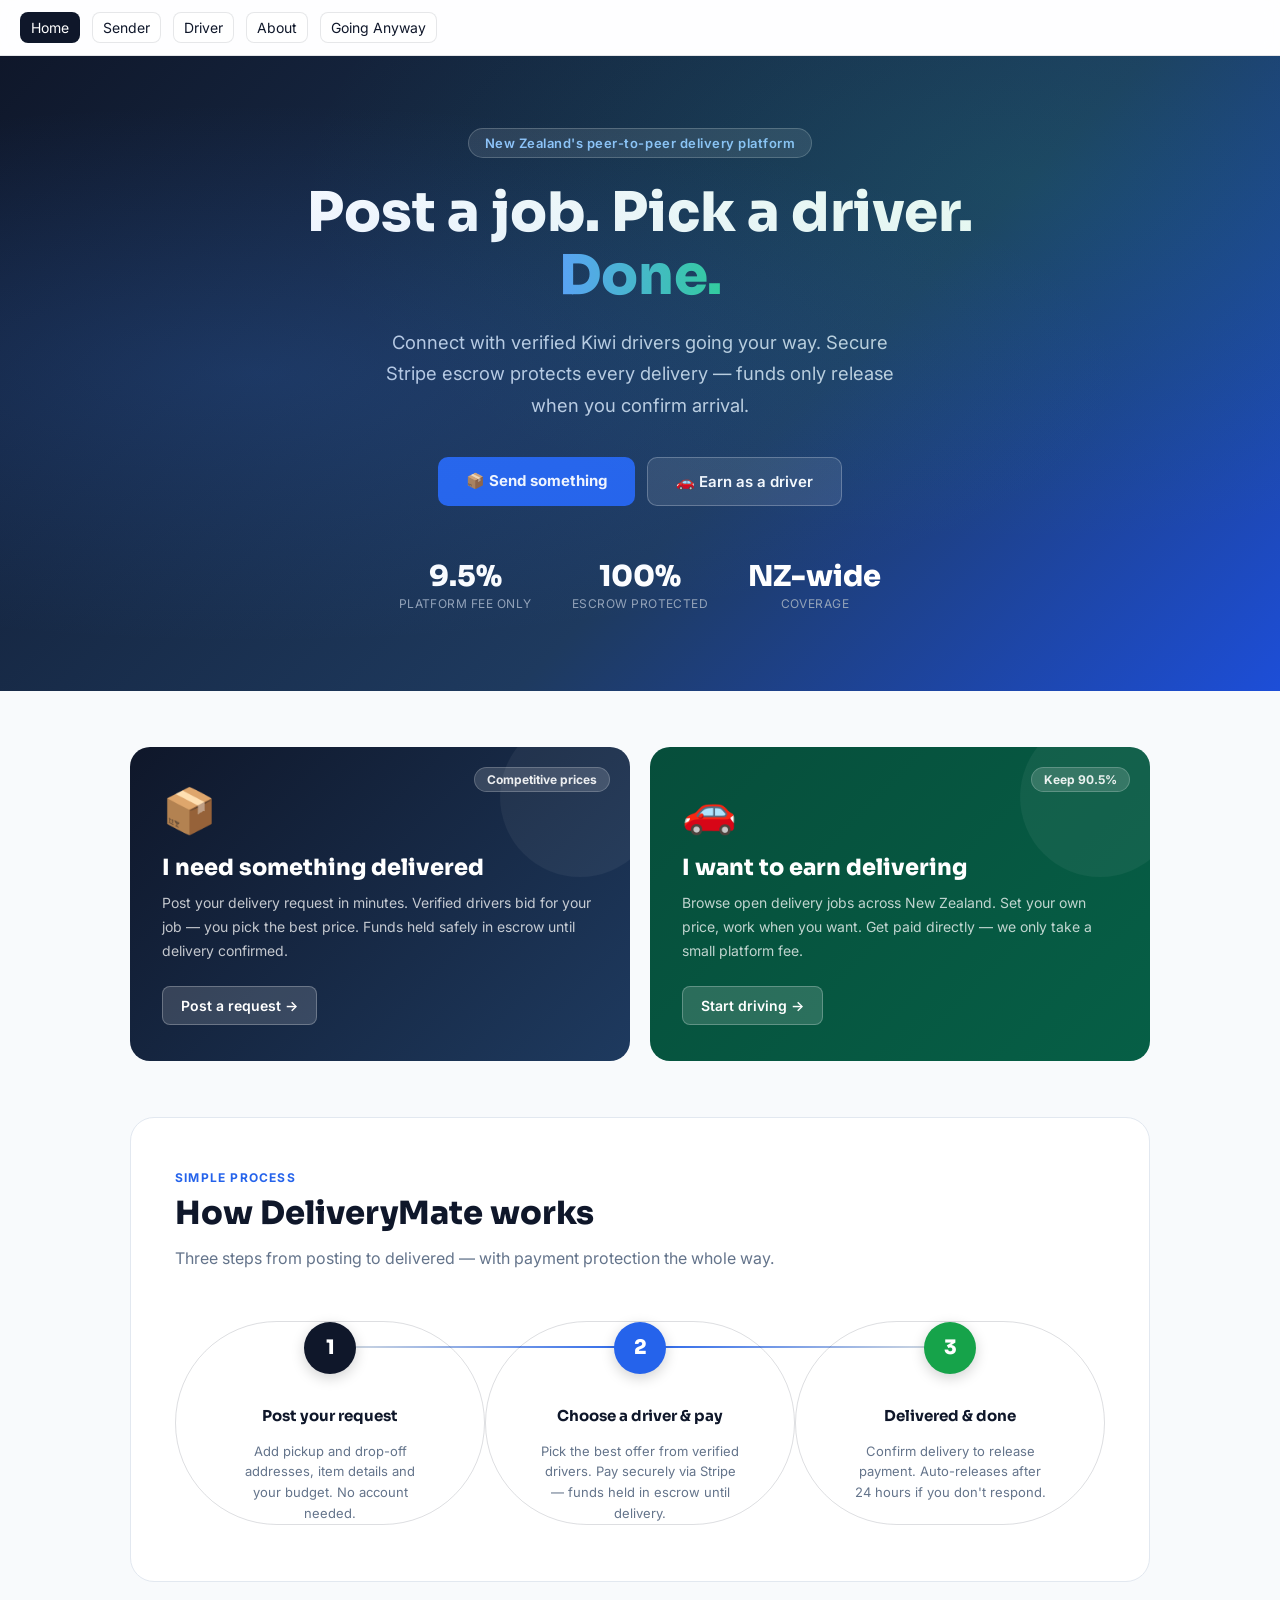
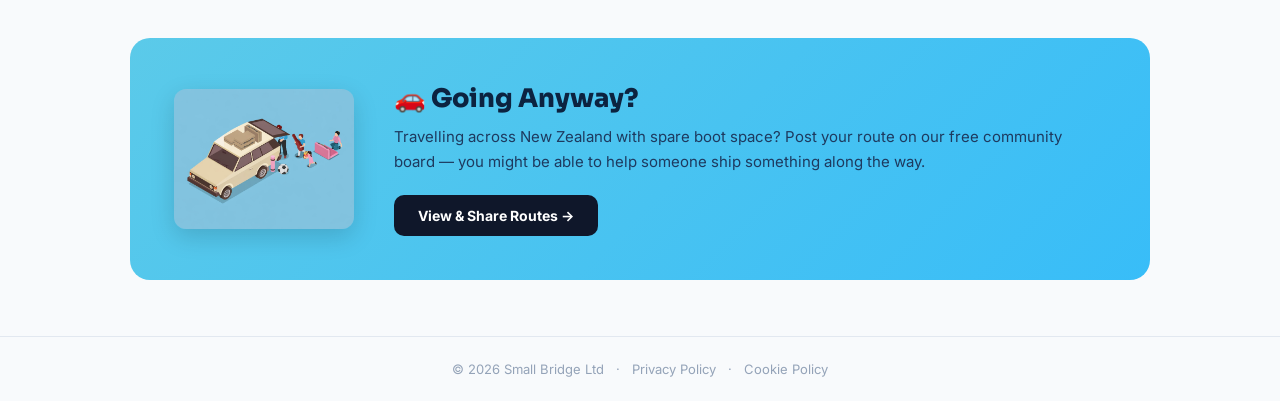
==== commit 375d83e6: "Update index.html" ====
--- a/index.html
+++ b/index.html
@@ -89,7 +89,7 @@
     .page { max-width: 1060px; margin: 0 auto; padding: 0 20px; }
     .section-label { font-size: 12px; font-weight: 700; letter-spacing: .1em; text-transform: uppercase; color: #2563eb; margin-bottom: 8px; }
     .section-title { font-family: 'Sora', sans-serif; font-size: clamp(1.5rem, 3vw, 2rem); font-weight: 800; color: #0f172a; margin: 0 0 12px; }
-    .section-sub { color: #64748b; font-size: 1rem; max-width: 520px; line-height: 1.7; margin: 0; }
+    .section-sub { color: #64748b; font-size: 1rem; max-width: 620px; line-height: 1.7; margin: 0; }
 
     /* ── Role cards ── */
     .roles { display: grid; grid-template-columns: 1fr 1fr; gap: 20px; margin: 56px 0; }
@@ -133,32 +133,33 @@
 
     /* ── How it works ── */
     .how-section {
-      background: white; border-radius: 24px; padding: 52px 44px;
-      margin: 0 0 56px; border: 1px solid #e2e8f0;
-    }
-    @media (max-width: 640px) { .how-section { padding: 32px 24px; } }
-    .how-section-header { display: flex; justify-content: space-between; align-items: flex-end; margin-bottom: 40px; flex-wrap: wrap; gap: 16px; }
+      background: white; border-radius: 24px; padding: 52px 44px 56px;
+      margin: 0 0 56px; border: 1px solid #e2e8f0; overflow: visible;
+    }
+    @media (max-width: 640px) { .how-section { padding: 32px 24px 40px; } }
+    .how-section-header { display: flex; justify-content: space-between; align-items: flex-end; margin-bottom: 48px; flex-wrap: wrap; gap: 16px; }
     .steps { display: grid; grid-template-columns: repeat(3, 1fr); gap: 0; position: relative; }
     @media (max-width: 640px) { .steps { grid-template-columns: 1fr; gap: 32px; } }
     .steps::before {
-      content: ''; position: absolute; top: 26px;
+      content: ''; position: absolute; top: 25px;
       left: calc(16.6% + 26px); right: calc(16.6% + 26px);
-      height: 2px; background: linear-gradient(90deg, #e2e8f0, #2563eb, #e2e8f0);
+      height: 2px; background: linear-gradient(90deg, #cbd5e1, #2563eb, #cbd5e1);
       z-index: 0;
     }
     @media (max-width: 640px) { .steps::before { display: none; } }
-    .step { text-align: center; padding: 0 20px; position: relative; }
+    .step { text-align: center; padding: 0 24px; position: relative; display: flex; flex-direction: column; align-items: center; }
     .step-num {
       width: 52px; height: 52px; border-radius: 50%;
       display: flex; align-items: center; justify-content: center;
+      flex-shrink: 0;
       font-family: 'Sora', sans-serif; font-size: 20px; font-weight: 800;
-      color: white; margin: 0 auto 20px; position: relative; z-index: 1;
+      color: white; margin: 0 0 24px; position: relative; z-index: 1;
       box-shadow: 0 4px 14px rgba(0,0,0,0.18);
-      font-style: normal; line-height: 1;
+      line-height: 1;
     }
     .step-num::before { display: none; }
     .step h3 { font-family: 'Sora', sans-serif; font-size: 15px; font-weight: 700; color: #0f172a; margin: 0 0 8px; }
-    .step p { font-size: 13px; color: #64748b; margin: 0; line-height: 1.6; }
+    .step p { font-size: 13px; color: #64748b; margin: 0; line-height: 1.6; max-width: 200px; }
 
     /* ── Going Anyway ── */
     .going-anyway {
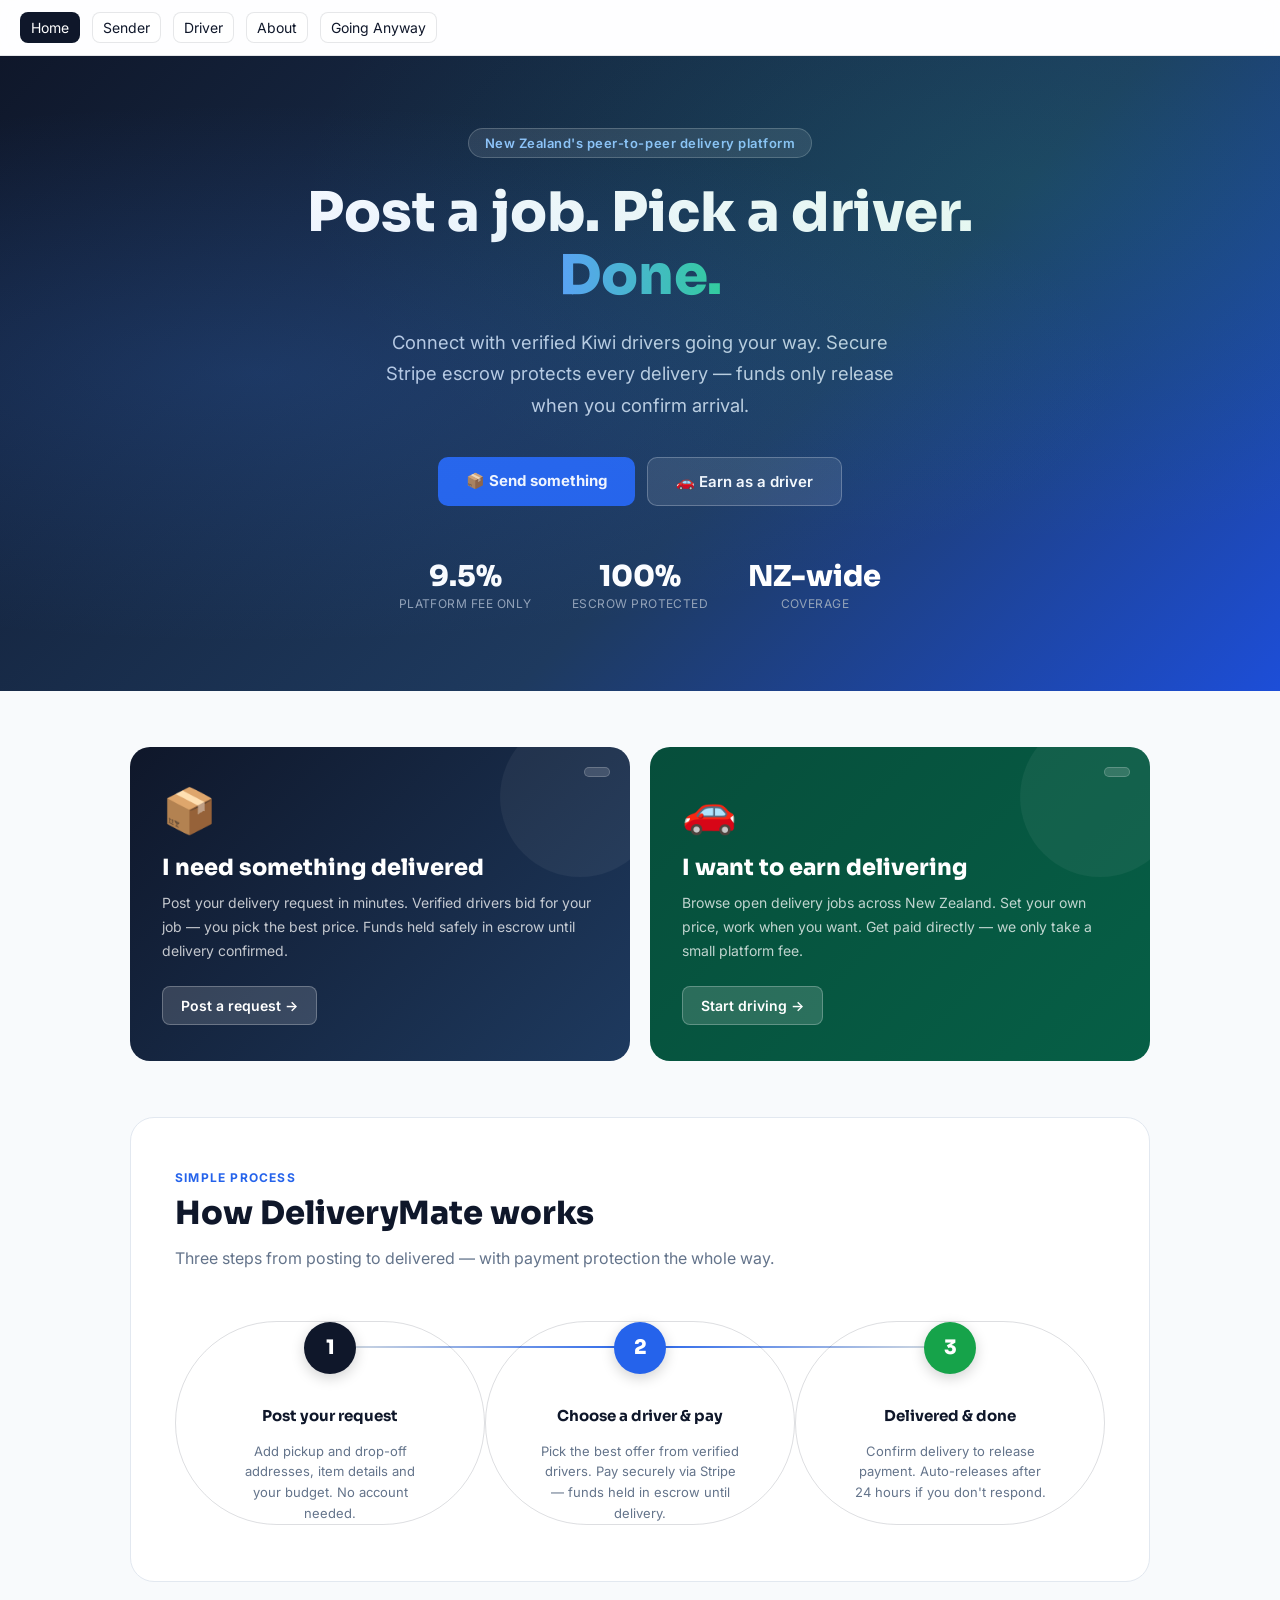
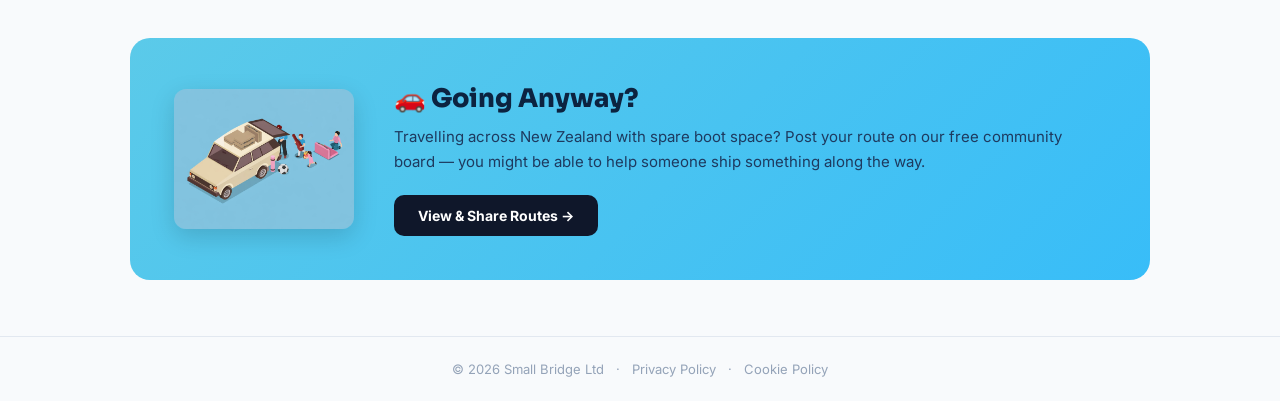
==== commit 8b7cc542: "Update index.html" ====
--- a/index.html
+++ b/index.html
@@ -235,14 +235,14 @@
     <!-- Two-sided role cards -->
     <div class="roles">
       <a class="role-card role-card-sender" href="/sender.html">
-        <span class="role-fee">Competitive prices</span>
+        <span class="role-fee"></span>
         <span class="role-emoji">📦</span>
         <div class="role-title">I need something delivered</div>
         <p class="role-desc">Post your delivery request in minutes. Verified drivers bid for your job — you pick the best price. Funds held safely in escrow until delivery confirmed.</p>
         <span class="role-link">Post a request →</span>
       </a>
       <a class="role-card role-card-driver" href="/driver.html">
-        <span class="role-fee">Keep 90.5%</span>
+        <span class="role-fee"></span>
         <span class="role-emoji">🚗</span>
         <div class="role-title">I want to earn delivering</div>
         <p class="role-desc">Browse open delivery jobs across New Zealand. Set your own price, work when you want. Get paid directly — we only take a small platform fee.</p>
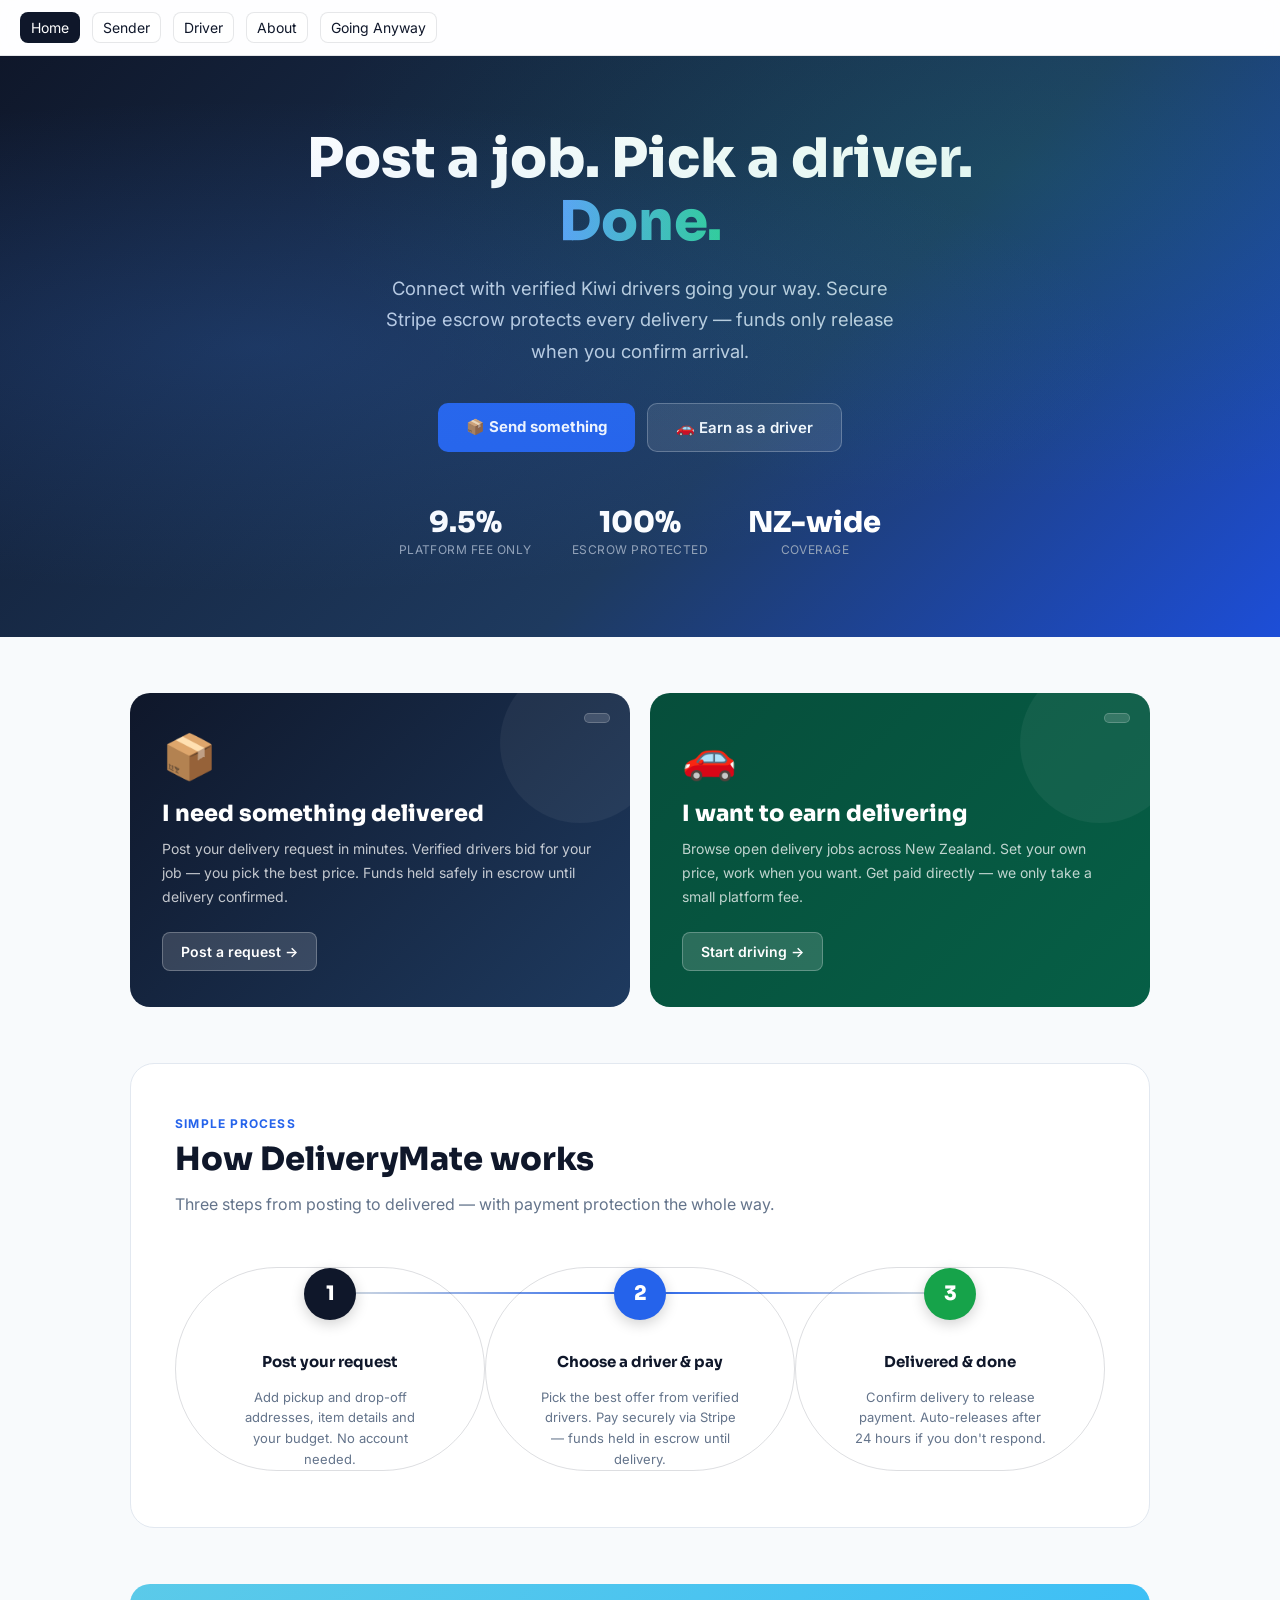
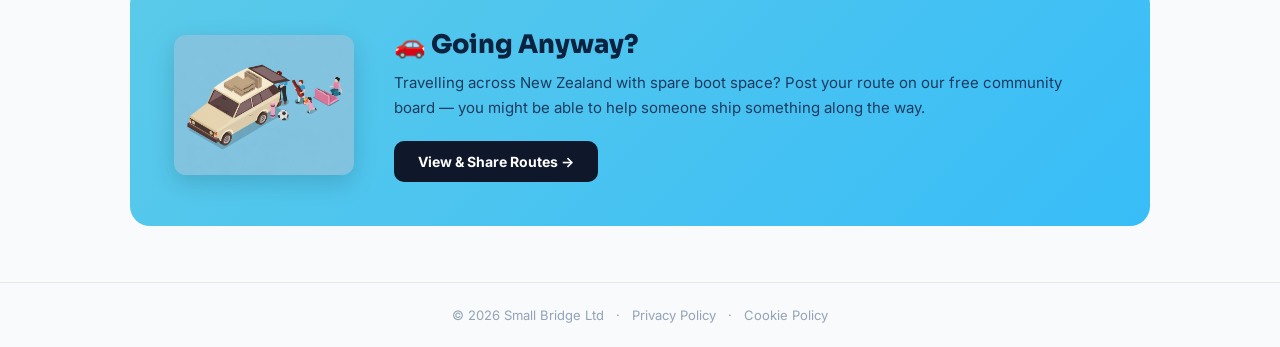
==== commit eb30123a: "Update index.html" ====
--- a/index.html
+++ b/index.html
@@ -207,7 +207,6 @@
 
   <!-- Hero -->
   <section class="hero">
-    <div class="hero-badge">New Zealand's peer-to-peer delivery platform</div>
     <h1>Post a job. Pick a driver.<br><span>Done.</span></h1>
     <p class="hero-sub">Connect with verified Kiwi drivers going your way. Secure Stripe escrow protects every delivery — funds only release when you confirm arrival.</p>
     <div class="hero-cta">
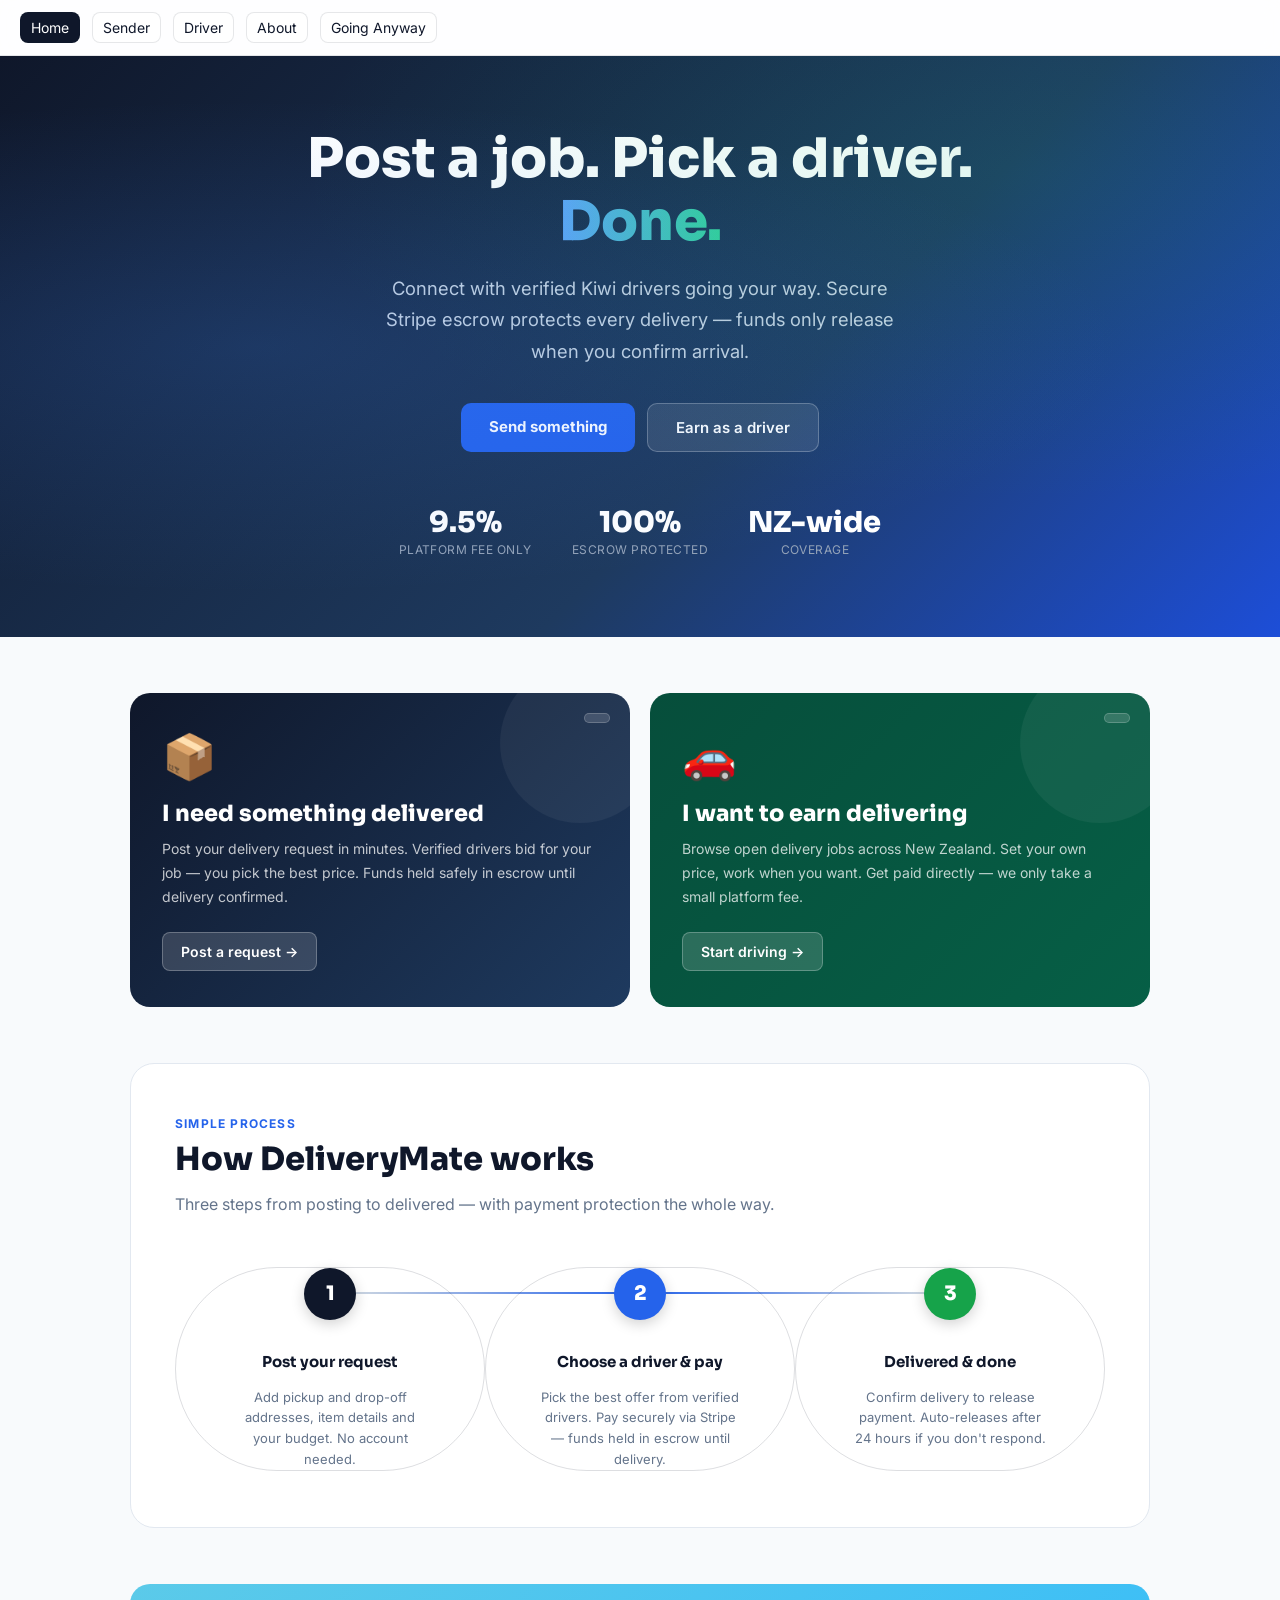
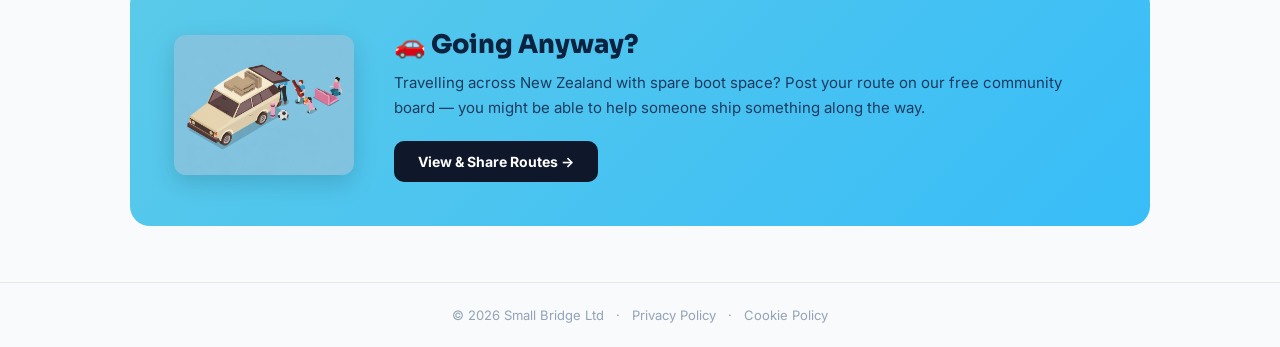
==== commit ca40dc94: "Update index.html" ====
--- a/index.html
+++ b/index.html
@@ -210,8 +210,8 @@
     <h1>Post a job. Pick a driver.<br><span>Done.</span></h1>
     <p class="hero-sub">Connect with verified Kiwi drivers going your way. Secure Stripe escrow protects every delivery — funds only release when you confirm arrival.</p>
     <div class="hero-cta">
-      <a class="btn-hero-primary" href="/sender.html">📦 Send something</a>
-      <a class="btn-hero-secondary" href="/driver.html">🚗 Earn as a driver</a>
+      <a class="btn-hero-primary" href="/sender.html">Send something</a>
+      <a class="btn-hero-secondary" href="/driver.html">Earn as a driver</a>
     </div>
     <div class="hero-stats">
       <div class="hero-stat">
